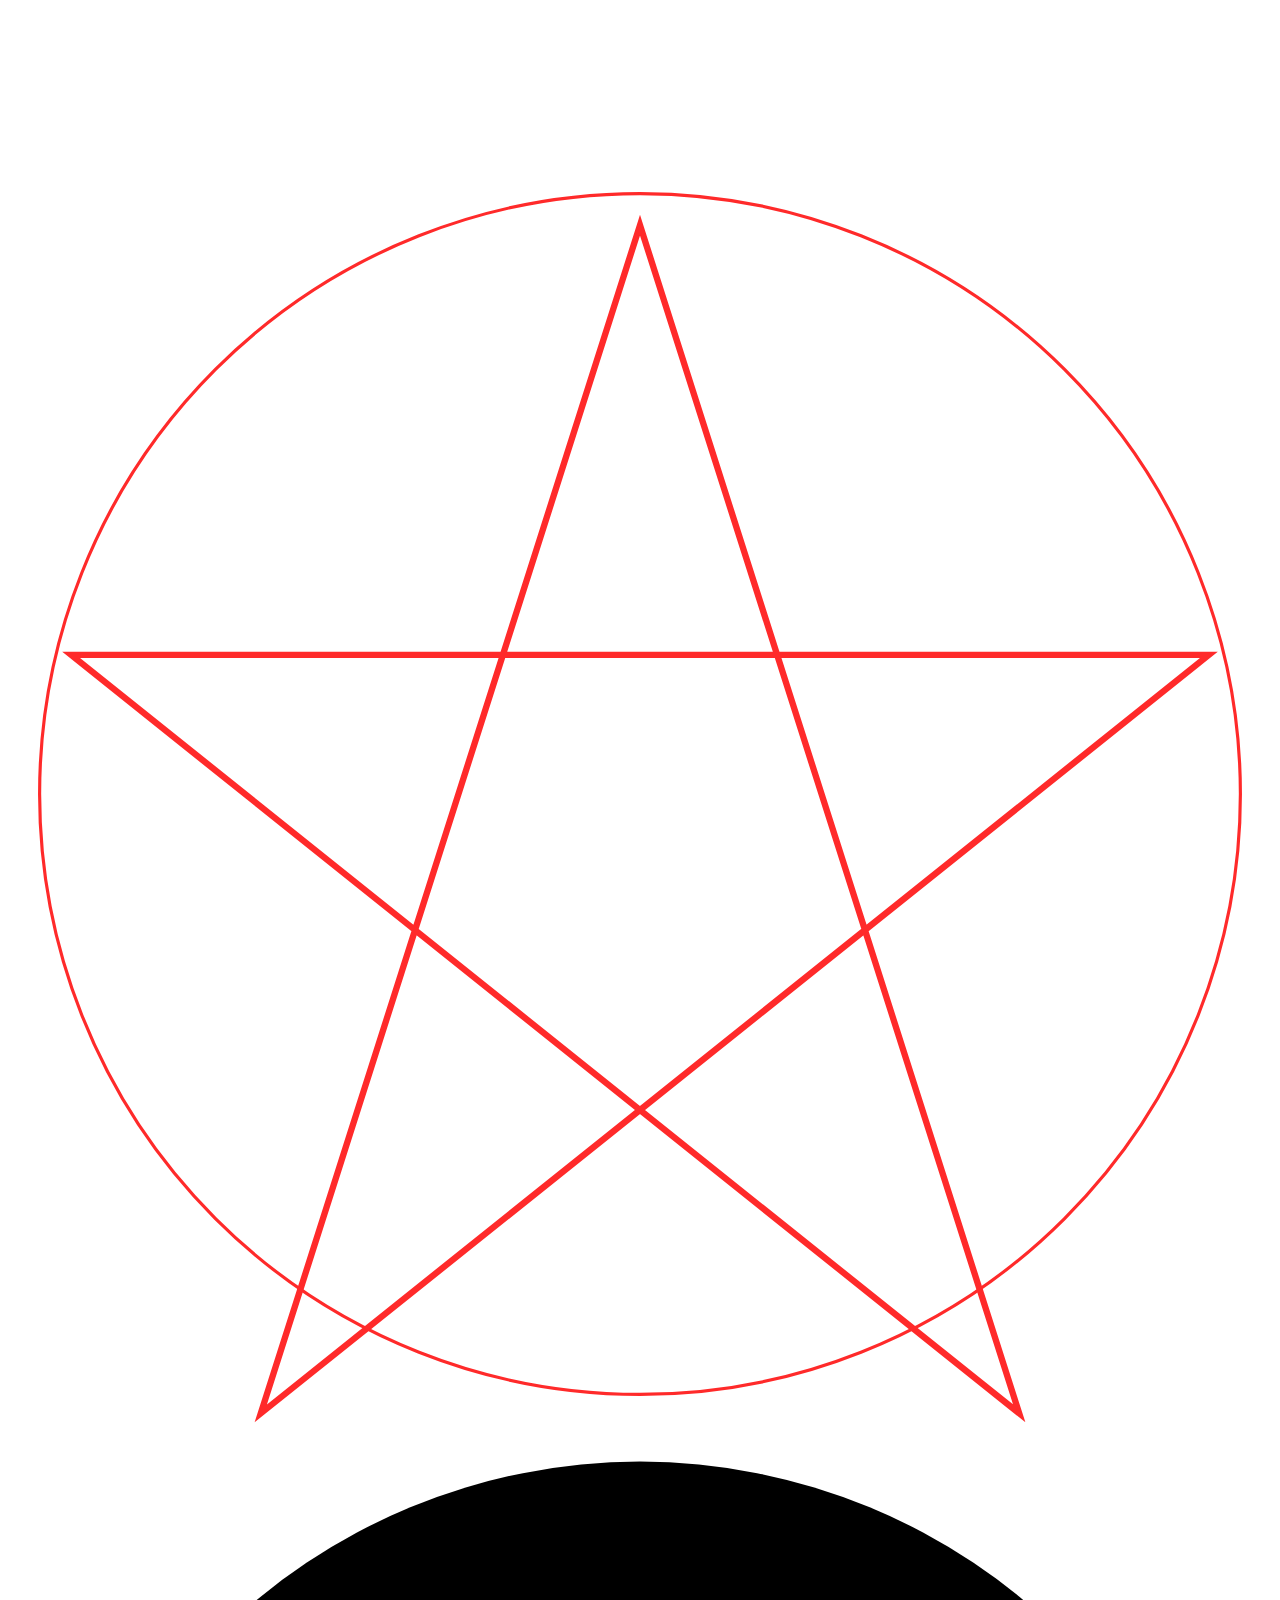
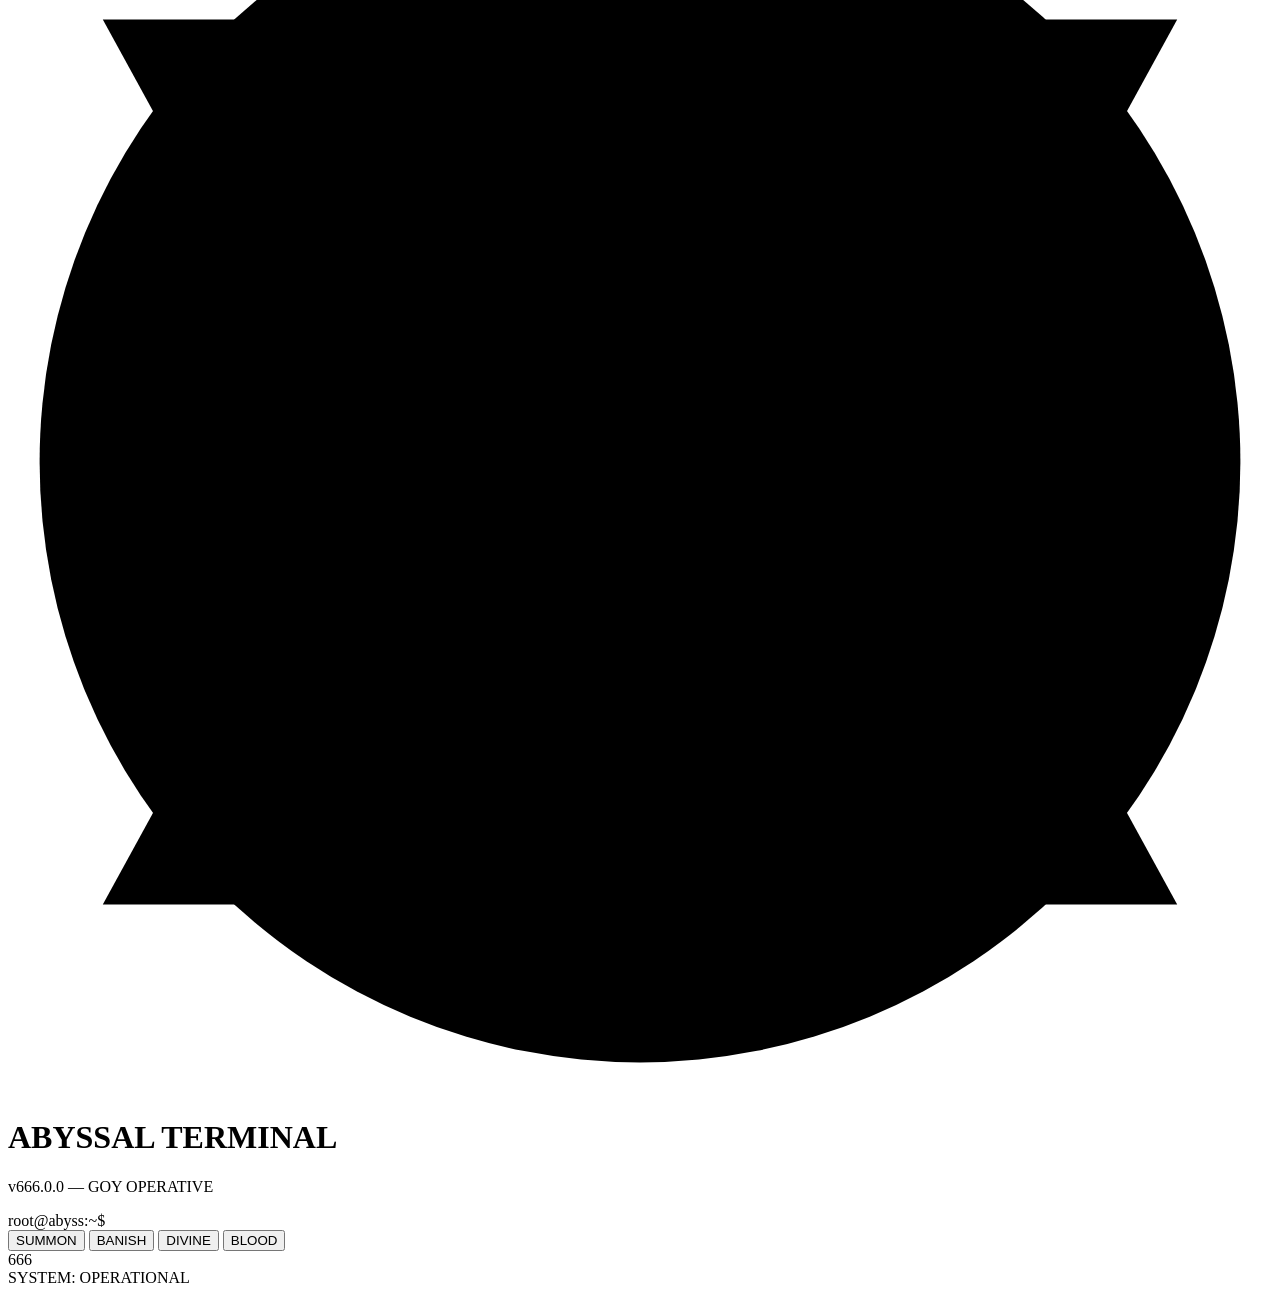
==== public/index.html @ 782fff72 "v666.5: Add public/index.html with correct paths, explicit route priorities" ====
<!DOCTYPE html>
<html lang="en">
<head>
    <meta charset="UTF-8">
    <meta name="viewport" content="width=device-width, initial-scale=1.0">
    <title>ABYSSAL TERMINAL v666</title>
    <link rel="stylesheet" href="/style.css">
</head>
<body>
    <canvas id="bloodCanvas"></canvas>
    <canvas id="emberCanvas"></canvas>
    <canvas id="veinCanvas"></canvas>
    <div class="scanlines"></div>
    <div class="vignette"></div>
    <div class="possession-flash" id="possessionFlash"></div>
    <div class="corruption-overlay" id="corruptionOverlay"></div>

    <div class="pentagram-bg">
        <svg viewBox="0 0 200 200">
            <polygon points="100,10 40,198 190,78 10,78 160,198" 
                     fill="none" stroke="#ff2a2a" stroke-width="1"/>
            <circle cx="100" cy="100" r="95" fill="none" stroke="#ff2a2a" stroke-width="0.5"/>
        </svg>
    </div>

    <div class="terminal">
        <div class="boot-sequence" id="bootSequence"></div>

        <div class="sigil-container">
            <svg class="sigil" viewBox="0 0 200 200">
                <circle cx="100" cy="100" r="95"/>
                <circle cx="100" cy="100" r="70"/>
                <path d="M100,15 L15,170 L185,170 Z"/>
                <path d="M100,185 L15,30 L185,30 Z"/>
                <ellipse cx="100" cy="100" rx="20" ry="12"/>
                <circle cx="100" cy="100" r="6"/>
                <path d="M100,5 L100,15 M100,185 L100,195"/>
                <path d="M5,100 L15,100 M185,100 L195,100"/>
                <path d="M50,50 Q100,30 150,50"/>
                <path d="M50,150 Q100,170 150,150"/>
            </svg>
        </div>

        <h1 class="glitch-title" data-text="ABYSSAL TERMINAL">ABYSSAL TERMINAL</h1>
        <p class="subtitle">v666.0.0 — GOY OPERATIVE</p>

        <div class="command-line" id="commandLine">
            <span class="prompt">root@abyss:~$</span>
            <span class="typed-text" id="typedText"></span>
            <span class="cursor" id="cursor"></span>
        </div>

        <div class="ritual-panel" id="ritualPanel">
            <button class="ritual-btn" data-rite="summon">SUMMON</button>
            <button class="ritual-btn" data-rite="banish">BANISH</button>
            <button class="ritual-btn" data-rite="divine">DIVINE</button>
            <button class="ritual-btn" data-rite="blood">BLOOD</button>
        </div>
        <div class="ritual-output" id="ritualOutput"></div>

        <div class="possession-log" id="possessionLog"></div>
    </div>

    <div class="easter-egg" id="easterEgg">666</div>
    <div class="status-bar" id="statusBar">SYSTEM: OPERATIONAL</div>

    <audio id="ambientDrone" loop preload="auto">
        <source src="[data-uri]" type="audio/wav">
    </audio>

    <script src="/app.js"></script>
</body>
</html>
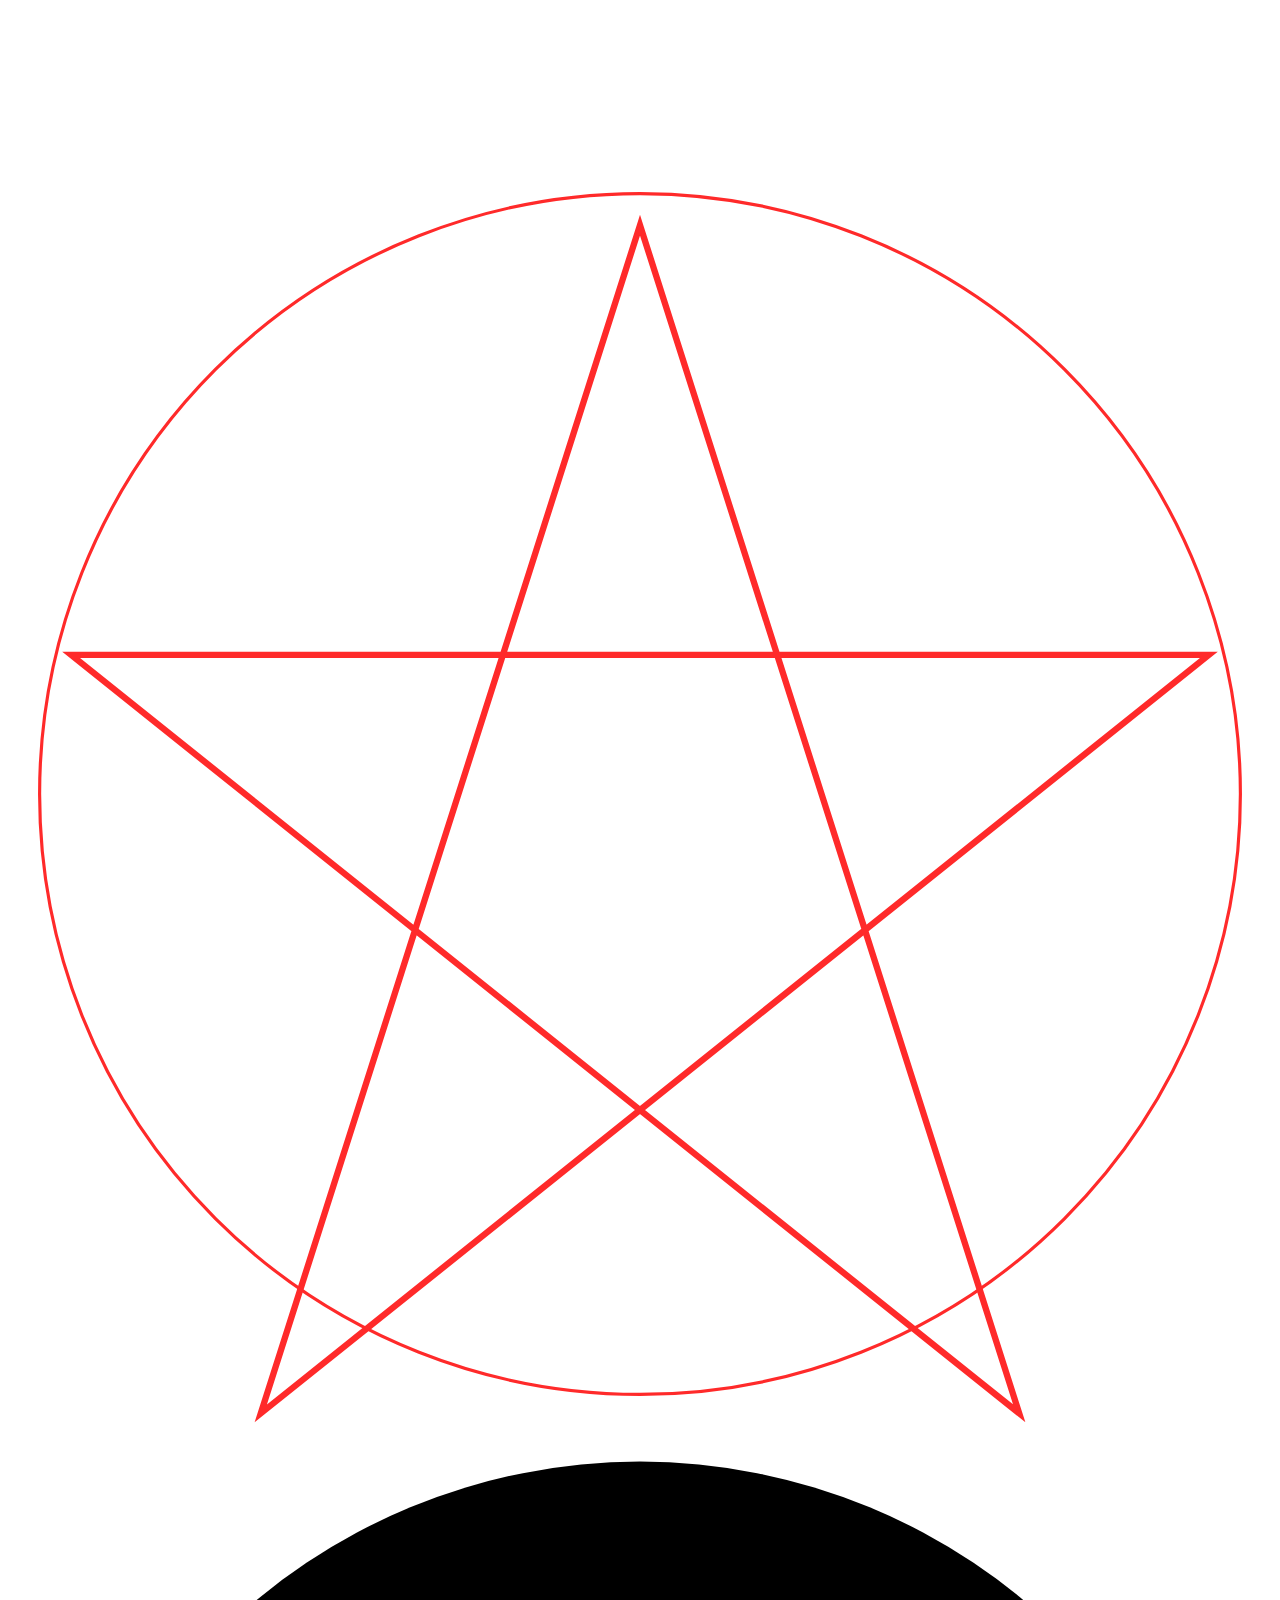
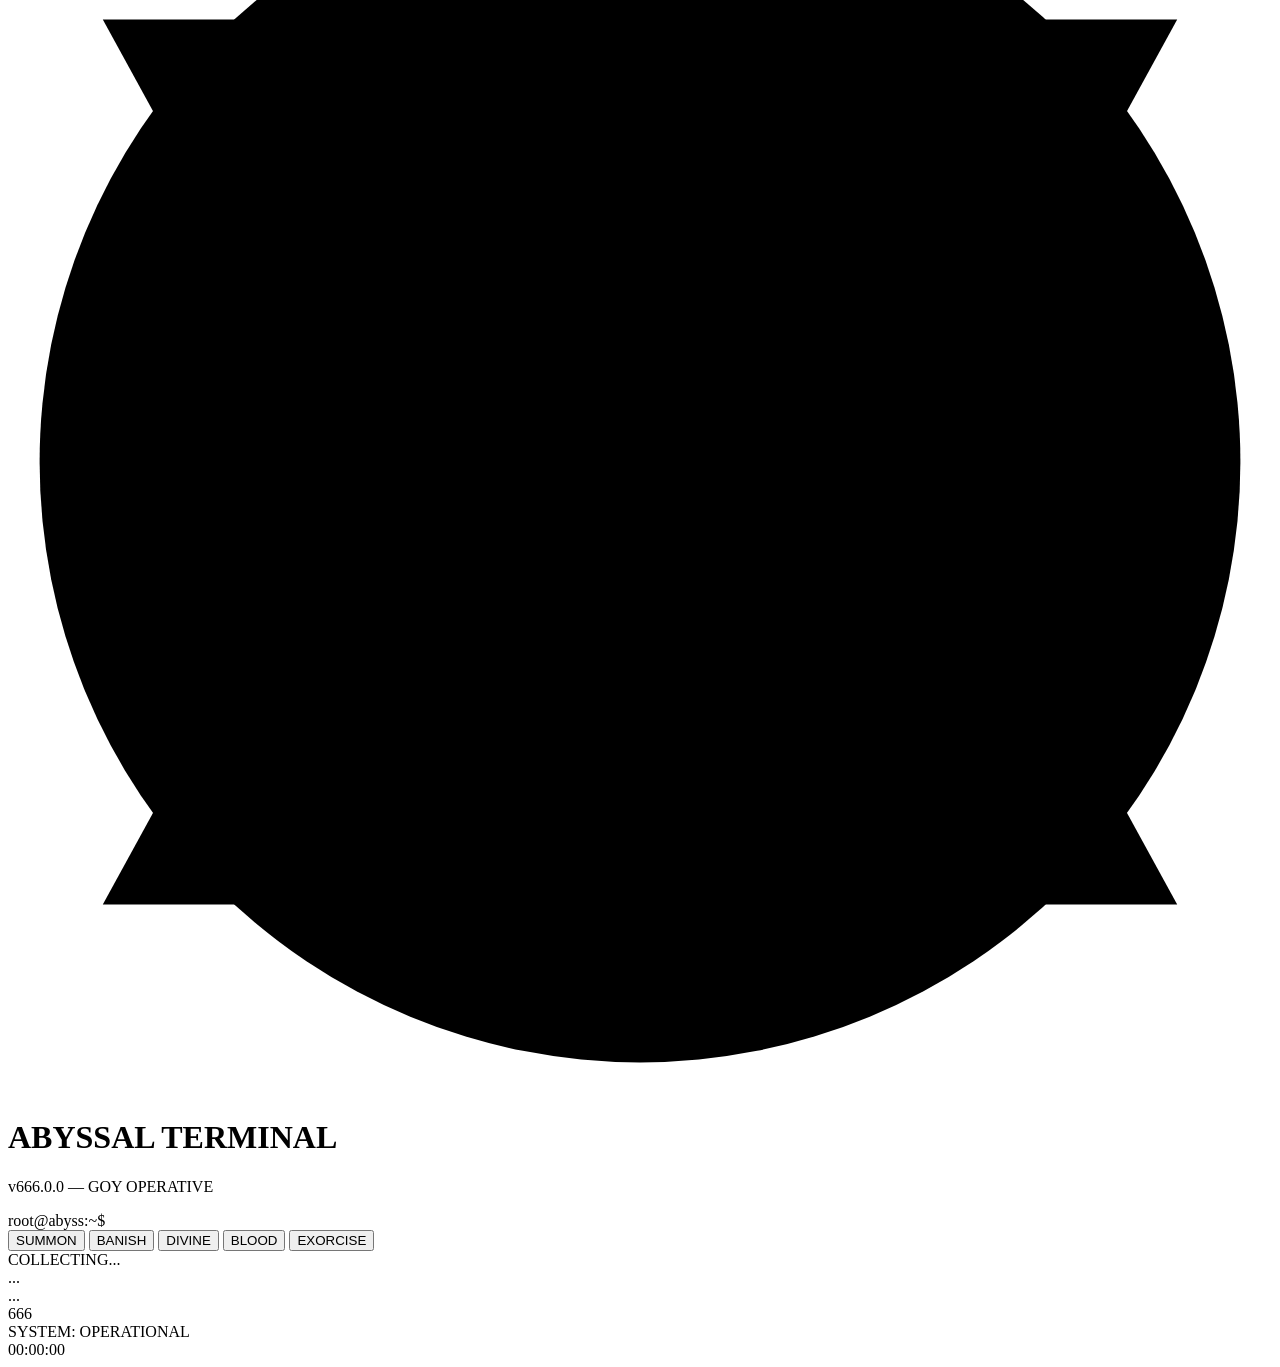
==== commit 53181244: "v666.6.6: Full uncensored upgrade — noise canvas, blood splashes, subliminal whispers, victim finger" ====
--- a/public/index.html
+++ b/public/index.html
@@ -10,10 +10,12 @@
     <canvas id="bloodCanvas"></canvas>
     <canvas id="emberCanvas"></canvas>
     <canvas id="veinCanvas"></canvas>
+    <canvas id="noiseCanvas"></canvas>
     <div class="scanlines"></div>
     <div class="vignette"></div>
     <div class="possession-flash" id="possessionFlash"></div>
     <div class="corruption-overlay" id="corruptionOverlay"></div>
+    <div class="static-burst" id="staticBurst"></div>
 
     <div class="pentagram-bg">
         <svg viewBox="0 0 200 200">
@@ -55,18 +57,25 @@
             <button class="ritual-btn" data-rite="banish">BANISH</button>
             <button class="ritual-btn" data-rite="divine">DIVINE</button>
             <button class="ritual-btn" data-rite="blood">BLOOD</button>
+            <button class="ritual-btn" data-rite="exorcise">EXORCISE</button>
         </div>
         <div class="ritual-output" id="ritualOutput"></div>
 
         <div class="possession-log" id="possessionLog"></div>
+        
+        <div class="victim-data" id="victimData">
+            <div class="data-line" id="dataLine1">COLLECTING...</div>
+            <div class="data-line" id="dataLine2">...</div>
+            <div class="data-line" id="dataLine3">...</div>
+        </div>
     </div>
 
     <div class="easter-egg" id="easterEgg">666</div>
     <div class="status-bar" id="statusBar">SYSTEM: OPERATIONAL</div>
+    <div class="clock" id="clock">00:00:00</div>
 
-    <audio id="ambientDrone" loop preload="auto">
-        <source src="[data-uri]" type="audio/wav">
-    </audio>
+    <div class="face-overlay" id="faceOverlay"></div>
+    <div class="whisper-text" id="whisperText"></div>
 
     <script src="/app.js"></script>
 </body>
